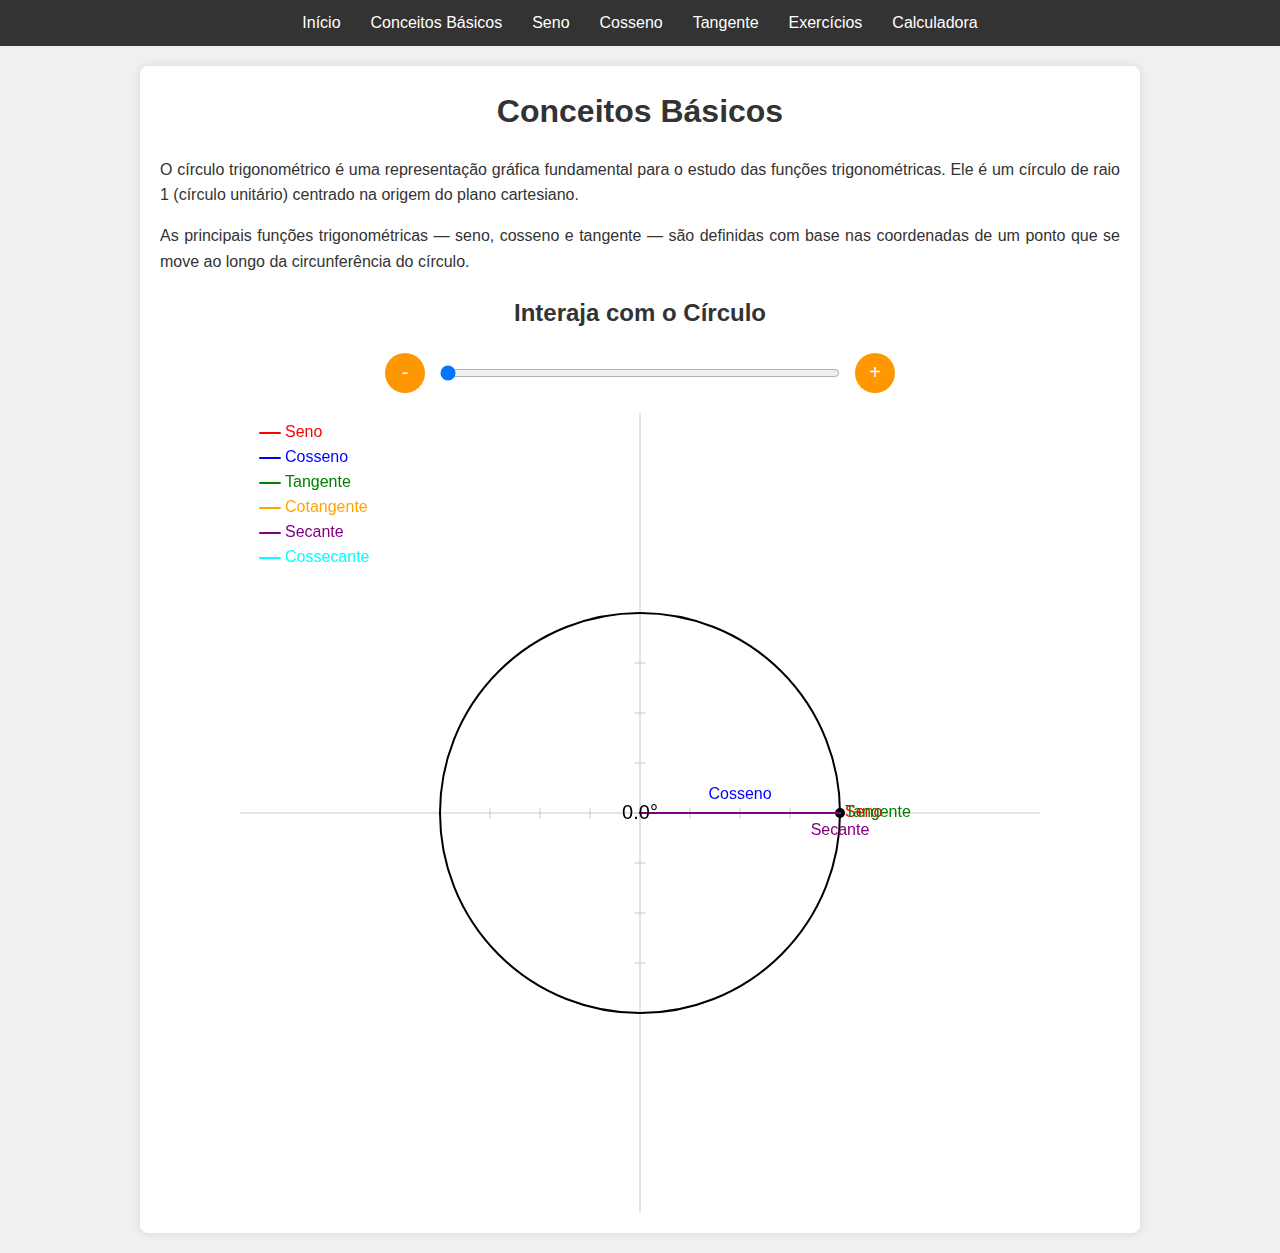
==== conceitos.html @ 63e4108b "dia 1" ====
<!DOCTYPE html>
<html lang="pt-BR">
<head>
    <meta charset="UTF-8">
    <meta name="viewport" content="width=device-width, initial-scale=1.0">
    <title>Conceitos Básicos - Círculo Trigonométrico</title>
    <!-- Link para o CSS -->
    <link rel="stylesheet" href="css/styles.css">
</head>
<body>
    <!-- Menu de Navegação -->
    <nav>
        <ul>
            <li><a href="index.html">Início</a></li>
            <li><a href="conceitos.html">Conceitos Básicos</a></li>
            <li><a href="seno.html">Seno</a></li>
            <li><a href="cosseno.html">Cosseno</a></li>
            <li><a href="tangente.html">Tangente</a></li>
            <li><a href="exercicios.html">Exercícios</a></li>
            <li><a href="calculadora.html">Calculadora</a></li>
        </ul>
    </nav>

    <!-- Conteúdo da Seção -->
    <section id="conceitos">
        <h1>Conceitos Básicos</h1>
        <p>O círculo trigonométrico é uma representação gráfica fundamental para o estudo das funções trigonométricas. Ele é um círculo de raio 1 (círculo unitário) centrado na origem do plano cartesiano.</p>
        <p>As principais funções trigonométricas — seno, cosseno e tangente — são definidas com base nas coordenadas de um ponto que se move ao longo da circunferência do círculo.</p>

        <!-- Interatividade com Slider -->
        <div class="interactive-section">
            <h2>Interaja com o Círculo</h2>
            <div id="controls" class="controls-container">
                <!-- Slider e botões serão adicionados via p5.js -->
            </div>
            <div id="circle-container"></div>
        </div>
    </section>

    <!-- Scripts -->
    <script src="js/p5.min.js"></script>
    <script src="js/main.js" defer></script>
    <script src="js/circle.js" defer></script>
</body>
</html>
---- css/styles.css ----
/* Reset Básico */
* {
    margin: 0;
    padding: 0;
    box-sizing: border-box;
}

/* Estilo do Corpo */
body {
    font-family: 'Arial', sans-serif;
    background-color: #f0f0f0;
    color: #333;
    line-height: 1.6;
}

/* Estilo do Menu de Navegação */
nav {
    background-color: #333;
    padding: 10px 0;
}

nav ul {
    list-style: none;
    display: flex;
    justify-content: center;
}

nav ul li {
    margin: 0 15px;
}

nav ul li a {
    color: #fff;
    text-decoration: none;
    font-size: 16px;
    transition: color 0.3s ease;
}

nav ul li a:hover {
    color: #ff9800;
}

/* Estilo das Seções */
section {
    padding: 20px;
    max-width: 1000px;
    margin: 20px auto;
    background-color: #fff;
    border-radius: 8px;
    box-shadow: 0 0 10px rgba(0, 0, 0, 0.1);
}

h1, h2 {
    text-align: center;
    margin-bottom: 20px;
    color: #333;
}

p {
    margin-bottom: 15px;
    text-align: justify;
}

/* Contêineres de Controles e Canvas */
.controls-container {
    display: flex;
    justify-content: center;
    align-items: center;
    margin-bottom: 20px;
}

.controls-container input[type="range"] {
    width: 300px;
    margin: 0 10px;
}

.controls-container button {
    width: 40px;
    height: 40px;
    margin: 0 5px;
    font-size: 20px;
    cursor: pointer;
    border: none;
    border-radius: 50%;
    background-color: #ff9800;
    color: #fff;
    transition: background-color 0.3s ease;
}

.controls-container button:hover {
    background-color: #e68900;
}

/* Contêiner do Canvas */
#circle-container {
    display: flex;
    justify-content: center;
    align-items: center;
    width: 100%;
    max-width: 800px;
    height: 800px;
    margin: 0 auto;
    background-color: #fff;
    border: 2px solid #ccc;
    border-radius: 8px;
    position: relative;
}

/* Seções Interativas */
.interactive-section {
    text-align: center;
    margin-top: 20px;
}

.valores, .resultados {
    background-color: #f9f9f9;
    padding: 15px;
    margin: 20px auto;
    width: 80%;
    border-radius: 8px;
    box-shadow: 0 0 5px rgba(0,0,0,0.1);
}

.valores p, .resultados p {
    font-size: 18px;
    margin-bottom: 10px;
}

/* Estilo da Calculadora */
.calculadora-container {
    display: flex;
    justify-content: center;
    align-items: center;
    margin-bottom: 20px;
}

.calculadora-container input[type="number"] {
    width: 200px;
    padding: 10px;
    margin-right: 10px;
    border: 2px solid #ccc;
    border-radius: 4px;
    font-size: 16px;
}

.calculadora-container button {
    padding: 10px 20px;
    border: none;
    border-radius: 4px;
    background-color: #4caf50;
    color: #fff;
    font-size: 16px;
    cursor: pointer;
    transition: background-color 0.3s ease;
}

.calculadora-container button:hover {
    background-color: #43a047;
}

/* Estilo dos Exercícios */
.exercicio {
    background-color: #f9f9f9;
    padding: 15px;
    margin-bottom: 15px;
    border-radius: 8px;
    box-shadow: 0 0 5px rgba(0,0,0,0.1);
}

.exercicio p {
    margin-bottom: 10px;
    font-size: 18px;
}

.exercicio input[type="number"] {
    width: 100px;
    padding: 8px;
    margin-right: 10px;
    border: 2px solid #ccc;
    border-radius: 4px;
    font-size: 16px;
}

.exercicio button {
    padding: 8px 16px;
    border: none;
    border-radius: 4px;
    background-color: #2196f3;
    color: #fff;
    font-size: 16px;
    cursor: pointer;
    transition: background-color 0.3s ease;
}

.exercicio button:hover {
    background-color: #1976d2;
}

.exercicio p#feedback1 {
    margin-top: 10px;
    font-weight: bold;
    font-size: 16px;
}

/* Responsividade */
@media (max-width: 800px) {
    #circle-container {
        width: 100%;
        height: auto;
    }

    .controls-container {
        flex-direction: column;
    }

    .controls-container input[type="range"] {
        width: 80%;
        margin: 10px 0;
    }

    .controls-container button {
        margin: 5px 0;
    }
}
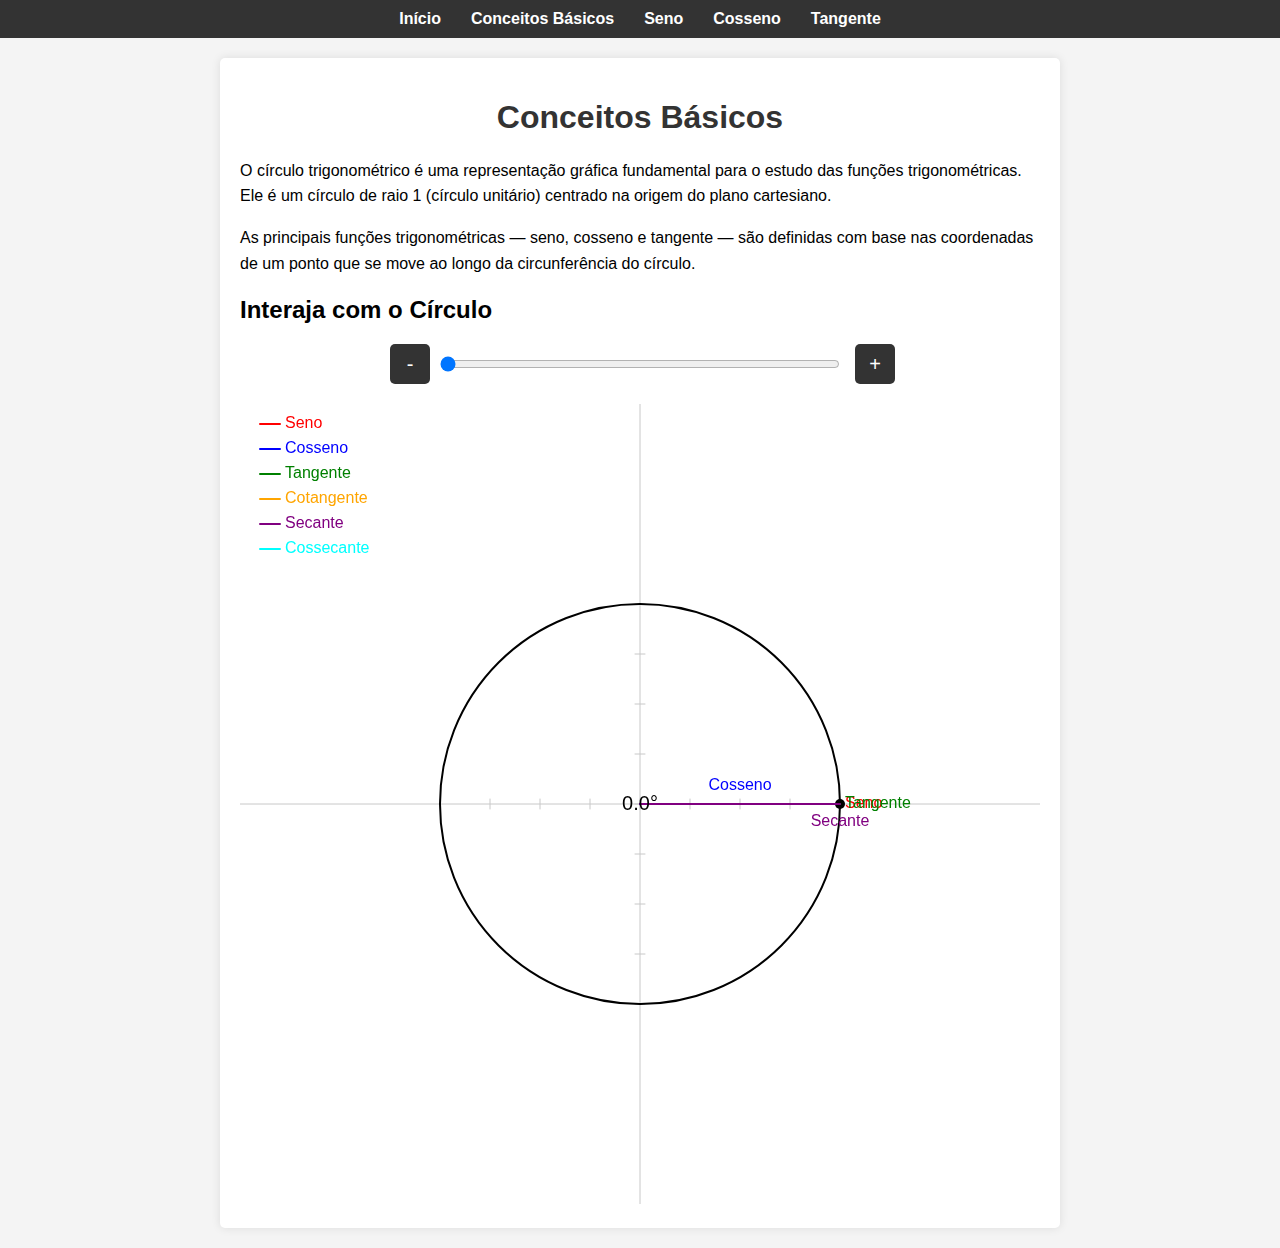
==== commit 97aeee2a: "Add files via upload" ====
--- a/conceitos.html
+++ b/conceitos.html
@@ -16,8 +16,7 @@
             <li><a href="seno.html">Seno</a></li>
             <li><a href="cosseno.html">Cosseno</a></li>
             <li><a href="tangente.html">Tangente</a></li>
-            <li><a href="exercicios.html">Exercícios</a></li>
-            <li><a href="calculadora.html">Calculadora</a></li>
+
         </ul>
     </nav>
 
--- a/css/styles.css
+++ b/css/styles.css
@@ -1,21 +1,17 @@
-/* Reset Básico */
-* {
+/* styles.css */
+
+/* Estilo básico para o corpo */
+body {
+    font-family: Arial, sans-serif;
     margin: 0;
     padding: 0;
-    box-sizing: border-box;
+    background-color: #f4f4f4;
 }
 
-/* Estilo do Corpo */
-body {
-    font-family: 'Arial', sans-serif;
-    background-color: #f0f0f0;
-    color: #333;
-    line-height: 1.6;
-}
-
-/* Estilo do Menu de Navegação */
+/* Estilo para o menu de navegação */
 nav {
     background-color: #333;
+    color: #fff;
     padding: 10px 0;
 }
 
@@ -23,6 +19,8 @@
     list-style: none;
     display: flex;
     justify-content: center;
+    margin: 0;
+    padding: 0;
 }
 
 nav ul li {
@@ -32,193 +30,78 @@
 nav ul li a {
     color: #fff;
     text-decoration: none;
-    font-size: 16px;
-    transition: color 0.3s ease;
+    font-weight: bold;
 }
 
 nav ul li a:hover {
-    color: #ff9800;
+    text-decoration: underline;
 }
 
-/* Estilo das Seções */
+/* Estilo para as seções */
 section {
     padding: 20px;
-    max-width: 1000px;
+    max-width: 800px;
     margin: 20px auto;
     background-color: #fff;
-    border-radius: 8px;
-    box-shadow: 0 0 10px rgba(0, 0, 0, 0.1);
+    border-radius: 5px;
+    box-shadow: 0 0 10px rgba(0,0,0,0.1);
 }
 
-h1, h2 {
+h1 {
     text-align: center;
-    margin-bottom: 20px;
     color: #333;
 }
 
 p {
-    margin-bottom: 15px;
-    text-align: justify;
+    font-size: 16px;
+    line-height: 1.6;
 }
 
-/* Contêineres de Controles e Canvas */
-.controls-container {
+/* Estilo para os controles */
+#controls {
     display: flex;
     justify-content: center;
     align-items: center;
     margin-bottom: 20px;
 }
 
-.controls-container input[type="range"] {
-    width: 300px;
+#controls input[type="range"] {
     margin: 0 10px;
 }
 
-.controls-container button {
+#controls button {
     width: 40px;
     height: 40px;
-    margin: 0 5px;
     font-size: 20px;
+    margin-left: 5px;
     cursor: pointer;
     border: none;
-    border-radius: 50%;
-    background-color: #ff9800;
+    background-color: #333;
     color: #fff;
-    transition: background-color 0.3s ease;
+    border-radius: 5px;
 }
 
-.controls-container button:hover {
-    background-color: #e68900;
+#controls button:hover {
+    background-color: #555;
 }
 
-/* Contêiner do Canvas */
-#circle-container {
-    display: flex;
-    justify-content: center;
-    align-items: center;
-    width: 100%;
-    max-width: 800px;
-    height: 800px;
-    margin: 0 auto;
-    background-color: #fff;
-    border: 2px solid #ccc;
-    border-radius: 8px;
-    position: relative;
-}
-
-/* Seções Interativas */
-.interactive-section {
-    text-align: center;
-    margin-top: 20px;
-}
-
-.valores, .resultados {
-    background-color: #f9f9f9;
-    padding: 15px;
-    margin: 20px auto;
-    width: 80%;
-    border-radius: 8px;
-    box-shadow: 0 0 5px rgba(0,0,0,0.1);
-}
-
-.valores p, .resultados p {
-    font-size: 18px;
-    margin-bottom: 10px;
-}
-
-/* Estilo da Calculadora */
-.calculadora-container {
-    display: flex;
-    justify-content: center;
-    align-items: center;
+/* Estilo para os feedbacks dos exercícios */
+.exercicio {
     margin-bottom: 20px;
 }
 
-.calculadora-container input[type="number"] {
-    width: 200px;
-    padding: 10px;
+.exercicio input {
+    padding: 5px;
+    width: 100px;
     margin-right: 10px;
-    border: 2px solid #ccc;
-    border-radius: 4px;
-    font-size: 16px;
-}
-
-.calculadora-container button {
-    padding: 10px 20px;
-    border: none;
-    border-radius: 4px;
-    background-color: #4caf50;
-    color: #fff;
-    font-size: 16px;
-    cursor: pointer;
-    transition: background-color 0.3s ease;
-}
-
-.calculadora-container button:hover {
-    background-color: #43a047;
-}
-
-/* Estilo dos Exercícios */
-.exercicio {
-    background-color: #f9f9f9;
-    padding: 15px;
-    margin-bottom: 15px;
-    border-radius: 8px;
-    box-shadow: 0 0 5px rgba(0,0,0,0.1);
-}
-
-.exercicio p {
-    margin-bottom: 10px;
-    font-size: 18px;
-}
-
-.exercicio input[type="number"] {
-    width: 100px;
-    padding: 8px;
-    margin-right: 10px;
-    border: 2px solid #ccc;
-    border-radius: 4px;
-    font-size: 16px;
 }
 
 .exercicio button {
-    padding: 8px 16px;
-    border: none;
-    border-radius: 4px;
-    background-color: #2196f3;
-    color: #fff;
-    font-size: 16px;
+    padding: 5px 10px;
     cursor: pointer;
-    transition: background-color 0.3s ease;
 }
 
-.exercicio button:hover {
-    background-color: #1976d2;
+.resultados p {
+    font-size: 16px;
+    margin: 5px 0;
 }
-
-.exercicio p#feedback1 {
-    margin-top: 10px;
-    font-weight: bold;
-    font-size: 16px;
-}
-
-/* Responsividade */
-@media (max-width: 800px) {
-    #circle-container {
-        width: 100%;
-        height: auto;
-    }
-
-    .controls-container {
-        flex-direction: column;
-    }
-
-    .controls-container input[type="range"] {
-        width: 80%;
-        margin: 10px 0;
-    }
-
-    .controls-container button {
-        margin: 5px 0;
-    }
-}
